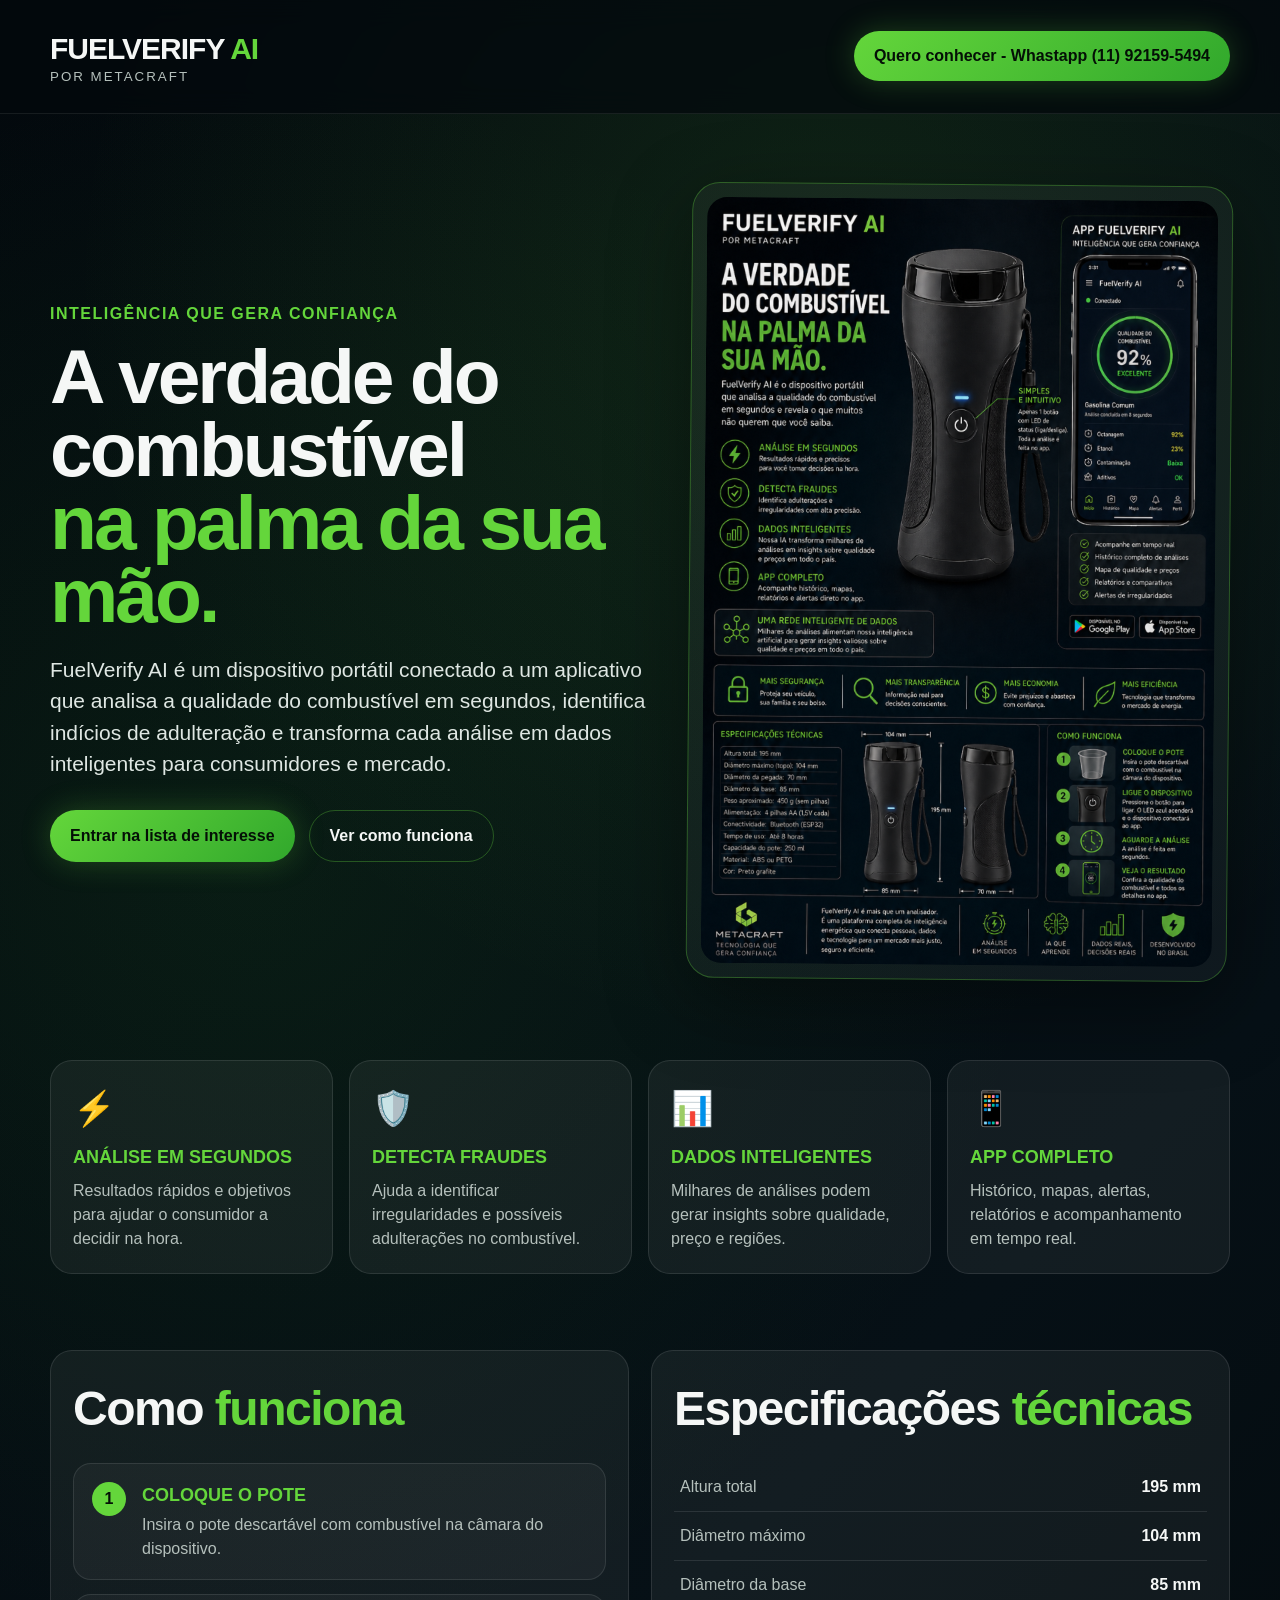
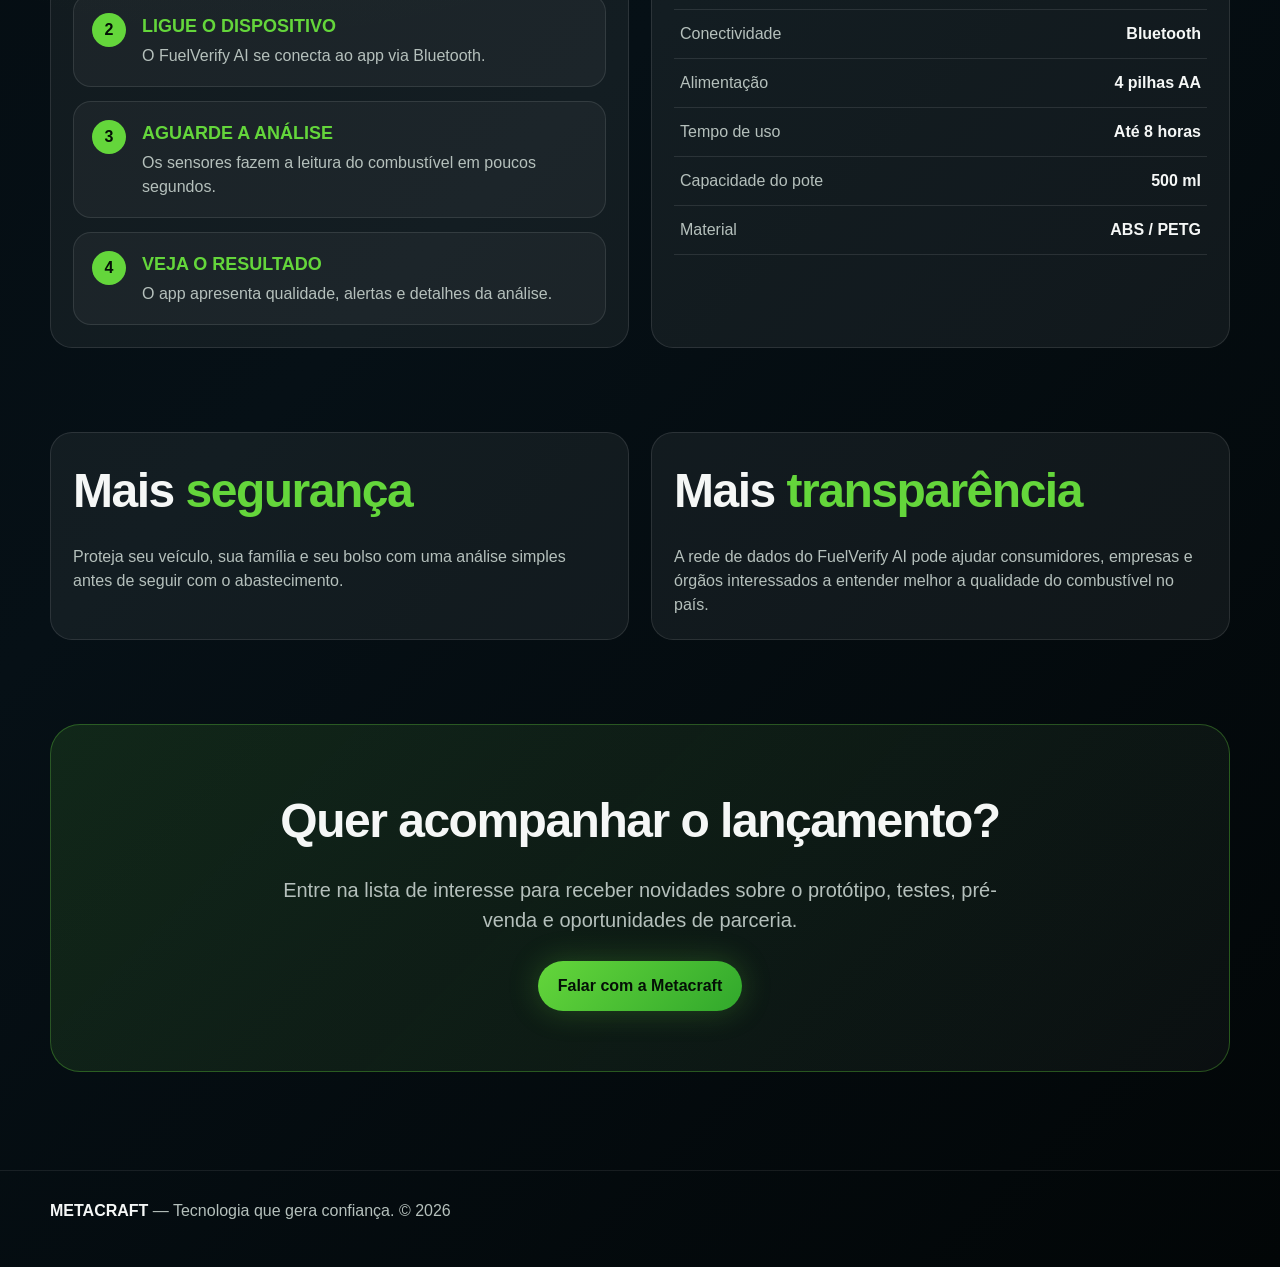
==== fuelverify/index.html @ 097d15ac "add whatsapp" ====
<!DOCTYPE html>
<html lang="pt-BR">
<head>
  <meta charset="UTF-8" />
  <meta name="viewport" content="width=device-width, initial-scale=1.0" />
  <title>FuelVerify AI | IA que revela a qualidade do combustível na hora!!!</title>
  <meta name="description" content="FuelVerify AI é um dispositivo portátil conectado ao app que analisa a qualidade do combustível em segundos e gera dados inteligentes para consumidores e mercado." />
  <style>
    :root {
      --bg: #061016;
      --bg2: #0b1820;
      --green: #64d63b;
      --green2: #31a82c;
      --text: #f5f7f6;
      --muted: #b5c0bc;
      --card: rgba(255,255,255,.055);
      --border: rgba(100,214,59,.32);
    }

    * { box-sizing: border-box; }
    body {
      margin: 0;
      font-family: Arial, Helvetica, sans-serif;
      color: var(--text);
      background:
        radial-gradient(circle at 65% 10%, rgba(100,214,59,.12), transparent 28%),
        radial-gradient(circle at 20% 30%, rgba(51,168,44,.10), transparent 35%),
        linear-gradient(135deg, #03090d, var(--bg) 55%, #020607);
      line-height: 1.5;
    }

    a { color: inherit; text-decoration: none; }
    .container { width: min(1180px, calc(100% - 36px)); margin: 0 auto; }

    header {
      padding: 26px 0;
      border-bottom: 1px solid rgba(255,255,255,.08);
      position: sticky;
      top: 0;
      backdrop-filter: blur(14px);
      background: rgba(3,9,13,.72);
      z-index: 5;
    }

    .nav { display: flex; justify-content: space-between; align-items: center; gap: 16px; }
    .logo { font-size: 30px; font-weight: 900; letter-spacing: -1px; }
    .logo span { color: var(--green); }
    .nav small { color: var(--muted); display:block; margin-top:-4px; letter-spacing:2px; }
    .btn {
      display: inline-flex; align-items:center; justify-content:center;
      padding: 13px 20px; border-radius: 999px;
      background: linear-gradient(135deg, var(--green), var(--green2));
      color: #041006; font-weight: 800;
      box-shadow: 0 0 30px rgba(100,214,59,.25);
      border: 0;
    }

    .hero { padding: 70px 0 46px; }
    .hero-grid { display:grid; grid-template-columns: 1.05fr .95fr; gap: 42px; align-items:center; }
    .badge { color: var(--green); font-weight: 800; text-transform: uppercase; letter-spacing: 1.5px; }
    h1 { font-size: clamp(42px, 6vw, 78px); line-height: .95; margin: 14px 0 22px; letter-spacing:-3px; }
    h1 span { color: var(--green); display:block; }
    .lead { font-size: 21px; color: #dfe7e3; max-width: 620px; }
    .hero-actions { display:flex; gap:14px; flex-wrap:wrap; margin-top:30px; }
    .btn-secondary { background: transparent; color: var(--text); border: 1px solid var(--border); box-shadow:none; }

    .folder-card {
      border: 1px solid var(--border);
      border-radius: 28px;
      background: rgba(255,255,255,.04);
      padding: 14px;
      box-shadow: 0 24px 80px rgba(0,0,0,.42);
      transform: rotate(.5deg);
    }
    .folder-card img { width:100%; display:block; border-radius: 20px; }

    .features { display:grid; grid-template-columns: repeat(4, 1fr); gap: 16px; padding: 34px 0; }
    .card {
      background: var(--card);
      border: 1px solid rgba(255,255,255,.1);
      border-radius: 22px;
      padding: 22px;
      min-height: 156px;
    }
    .icon { font-size: 34px; color: var(--green); margin-bottom: 10px; }
    .card h3 { margin: 0 0 8px; color: var(--green); font-size: 18px; text-transform: uppercase; }
    .card p { margin: 0; color: var(--muted); }

    section { padding: 42px 0; }
    .section-title { font-size: clamp(30px, 4vw, 48px); margin: 0 0 18px; letter-spacing:-1.5px; }
    .section-title span { color: var(--green); }
    .two-col { display:grid; grid-template-columns: 1fr 1fr; gap: 22px; align-items:stretch; }
    .list { display:grid; gap: 14px; }
    .step { display:flex; gap: 16px; align-items:flex-start; padding: 18px; border: 1px solid rgba(255,255,255,.1); border-radius: 18px; background: rgba(255,255,255,.04); }
    .num { width: 34px; height: 34px; border-radius:50%; background: var(--green); color:#041006; display:flex; align-items:center; justify-content:center; font-weight:900; flex:0 0 34px; }
    .step h3 { margin:0 0 4px; color:var(--green); }
    .step p { margin:0; color:var(--muted); }

    .specs table { width:100%; border-collapse:collapse; color:var(--muted); }
    .specs td { padding: 12px 6px; border-bottom: 1px solid rgba(255,255,255,.1); }
    .specs td:last-child { color:var(--text); text-align:right; font-weight:700; }

    .cta {
      text-align:center;
      padding: 60px 24px;
      border: 1px solid var(--border);
      border-radius: 30px;
      background: linear-gradient(135deg, rgba(100,214,59,.12), rgba(255,255,255,.035));
      margin-bottom: 56px;
    }
    .cta p { color:var(--muted); font-size:20px; max-width:760px; margin: 0 auto 26px; }

    footer { padding: 28px 0 44px; color: var(--muted); border-top:1px solid rgba(255,255,255,.08); }
    footer strong { color:var(--text); }

    @media (max-width: 900px) {
      .hero-grid, .two-col { grid-template-columns: 1fr; }
      .features { grid-template-columns: repeat(2, 1fr); }
      .folder-card { transform:none; }
    }
    @media (max-width: 560px) {
      .features { grid-template-columns: 1fr; }
      .nav { align-items:flex-start; }
      .nav .btn { display:none; }
      h1 { letter-spacing:-2px; }
    }
  </style>
</head>
<body>
  <header>
    <div class="container nav">
      <div>
        <div class="logo">FUELVERIFY <span>AI</span></div>
        <small>POR METACRAFT</small>
      </div>
      <a class="btn" href="#contato">Quero conhecer - Whastapp (11) 92159-5494 </a>
    </div>
  </header>

  <main>
    <section class="hero">
      <div class="container hero-grid">
        <div>
          <div class="badge">Inteligência que gera confiança</div>
          <h1>A verdade do combustível <span>na palma da sua mão.</span></h1>
          <p class="lead">FuelVerify AI é um dispositivo portátil conectado a um aplicativo que analisa a qualidade do combustível em segundos, identifica indícios de adulteração e transforma cada análise em dados inteligentes para consumidores e mercado.</p>
          <div class="hero-actions">
            <a class="btn" href="#contato">Entrar na lista de interesse</a>
            <a class="btn btn-secondary" href="#como-funciona">Ver como funciona</a>
          </div>
        </div>
        <div class="folder-card">
          <img src="assets/folder-fuelverify.png" alt="Folder promocional FuelVerify AI com dispositivo, app e especificações técnicas" />
        </div>
      </div>
    </section>

    <section class="container features" aria-label="Benefícios principais">
      <article class="card"><div class="icon">⚡</div><h3>Análise em segundos</h3><p>Resultados rápidos e objetivos para ajudar o consumidor a decidir na hora.</p></article>
      <article class="card"><div class="icon">🛡️</div><h3>Detecta fraudes</h3><p>Ajuda a identificar irregularidades e possíveis adulterações no combustível.</p></article>
      <article class="card"><div class="icon">📊</div><h3>Dados inteligentes</h3><p>Milhares de análises podem gerar insights sobre qualidade, preço e regiões.</p></article>
      <article class="card"><div class="icon">📱</div><h3>App completo</h3><p>Histórico, mapas, alertas, relatórios e acompanhamento em tempo real.</p></article>
    </section>

    <section id="como-funciona">
      <div class="container two-col">
        <div class="card">
          <h2 class="section-title">Como <span>funciona</span></h2>
          <div class="list">
            <div class="step"><div class="num">1</div><div><h3>Coloque o pote</h3><p>Insira o pote descartável com combustível na câmara do dispositivo.</p></div></div>
            <div class="step"><div class="num">2</div><div><h3>Ligue o dispositivo</h3><p>O FuelVerify AI se conecta ao app via Bluetooth.</p></div></div>
            <div class="step"><div class="num">3</div><div><h3>Aguarde a análise</h3><p>Os sensores fazem a leitura do combustível em poucos segundos.</p></div></div>
            <div class="step"><div class="num">4</div><div><h3>Veja o resultado</h3><p>O app apresenta qualidade, alertas e detalhes da análise.</p></div></div>
          </div>
        </div>

        <div class="card specs">
          <h2 class="section-title">Especificações <span>técnicas</span></h2>
          <table>
            <tr><td>Altura total</td><td>195 mm</td></tr>
            <tr><td>Diâmetro máximo</td><td>104 mm</td></tr>
            <tr><td>Diâmetro da base</td><td>85 mm</td></tr>
            <tr><td>Conectividade</td><td>Bluetooth</td></tr>
            <tr><td>Alimentação</td><td>4 pilhas AA</td></tr>
            <tr><td>Tempo de uso</td><td>Até 8 horas</td></tr>
            <tr><td>Capacidade do pote</td><td>500 ml</td></tr>
            <tr><td>Material</td><td>ABS / PETG</td></tr>
          </table>
        </div>
      </div>
    </section>

    <section>
      <div class="container two-col">
        <div class="card"><h2 class="section-title">Mais <span>segurança</span></h2><p>Proteja seu veículo, sua família e seu bolso com uma análise simples antes de seguir com o abastecimento.</p></div>
        <div class="card"><h2 class="section-title">Mais <span>transparência</span></h2><p>A rede de dados do FuelVerify AI pode ajudar consumidores, empresas e órgãos interessados a entender melhor a qualidade do combustível no país.</p></div>
      </div>
    </section>

    <section id="contato" class="container">
      <div class="cta">
        <h2 class="section-title">Quer acompanhar o lançamento?</h2>
        <p>Entre na lista de interesse para receber novidades sobre o protótipo, testes, pré-venda e oportunidades de parceria.</p>
        <a class="btn" href="mailto:contato@metacraftbr.com?subject=Interesse%20no%20FuelVerify%20AI">Falar com a Metacraft</a>
      </div>
    </section>
  </main>

  <footer>
    <div class="container">
      <strong>METACRAFT</strong> — Tecnologia que gera confiança. © 2026
    </div>
  </footer>
</body>
</html>
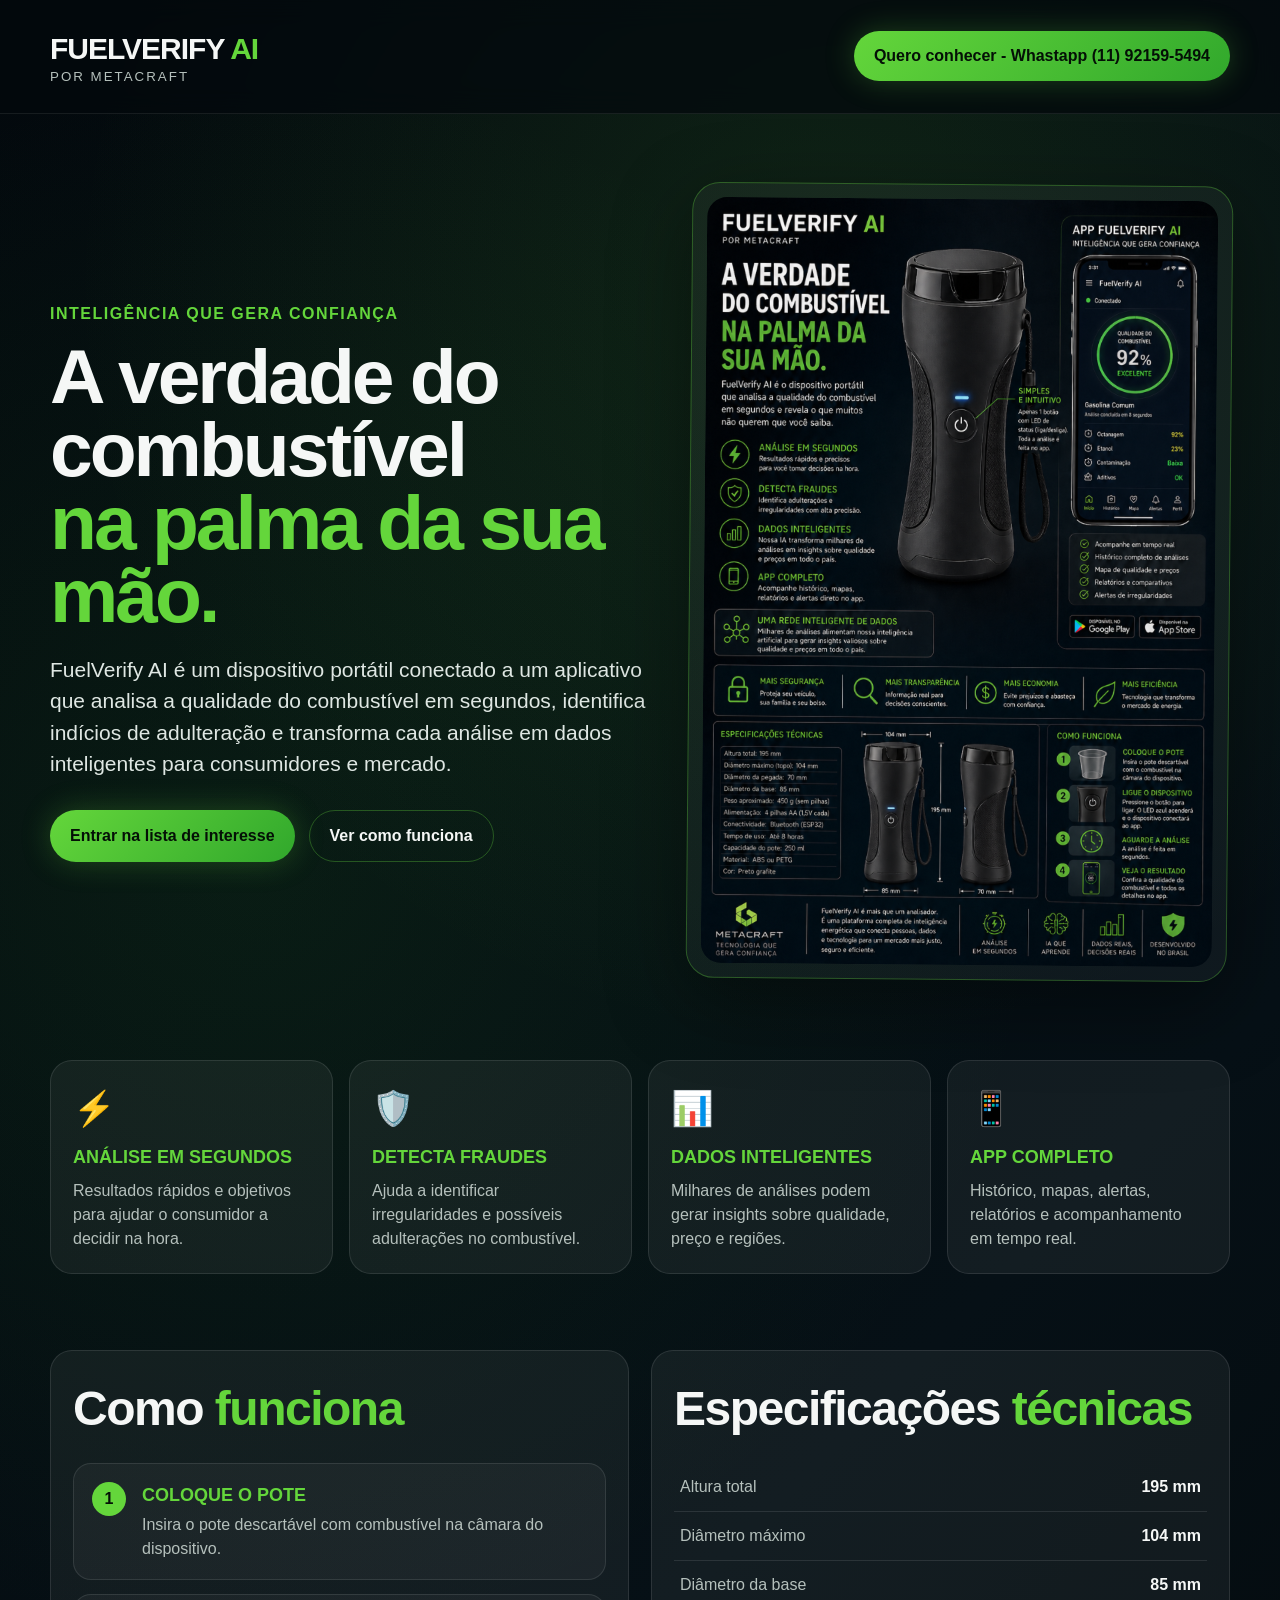
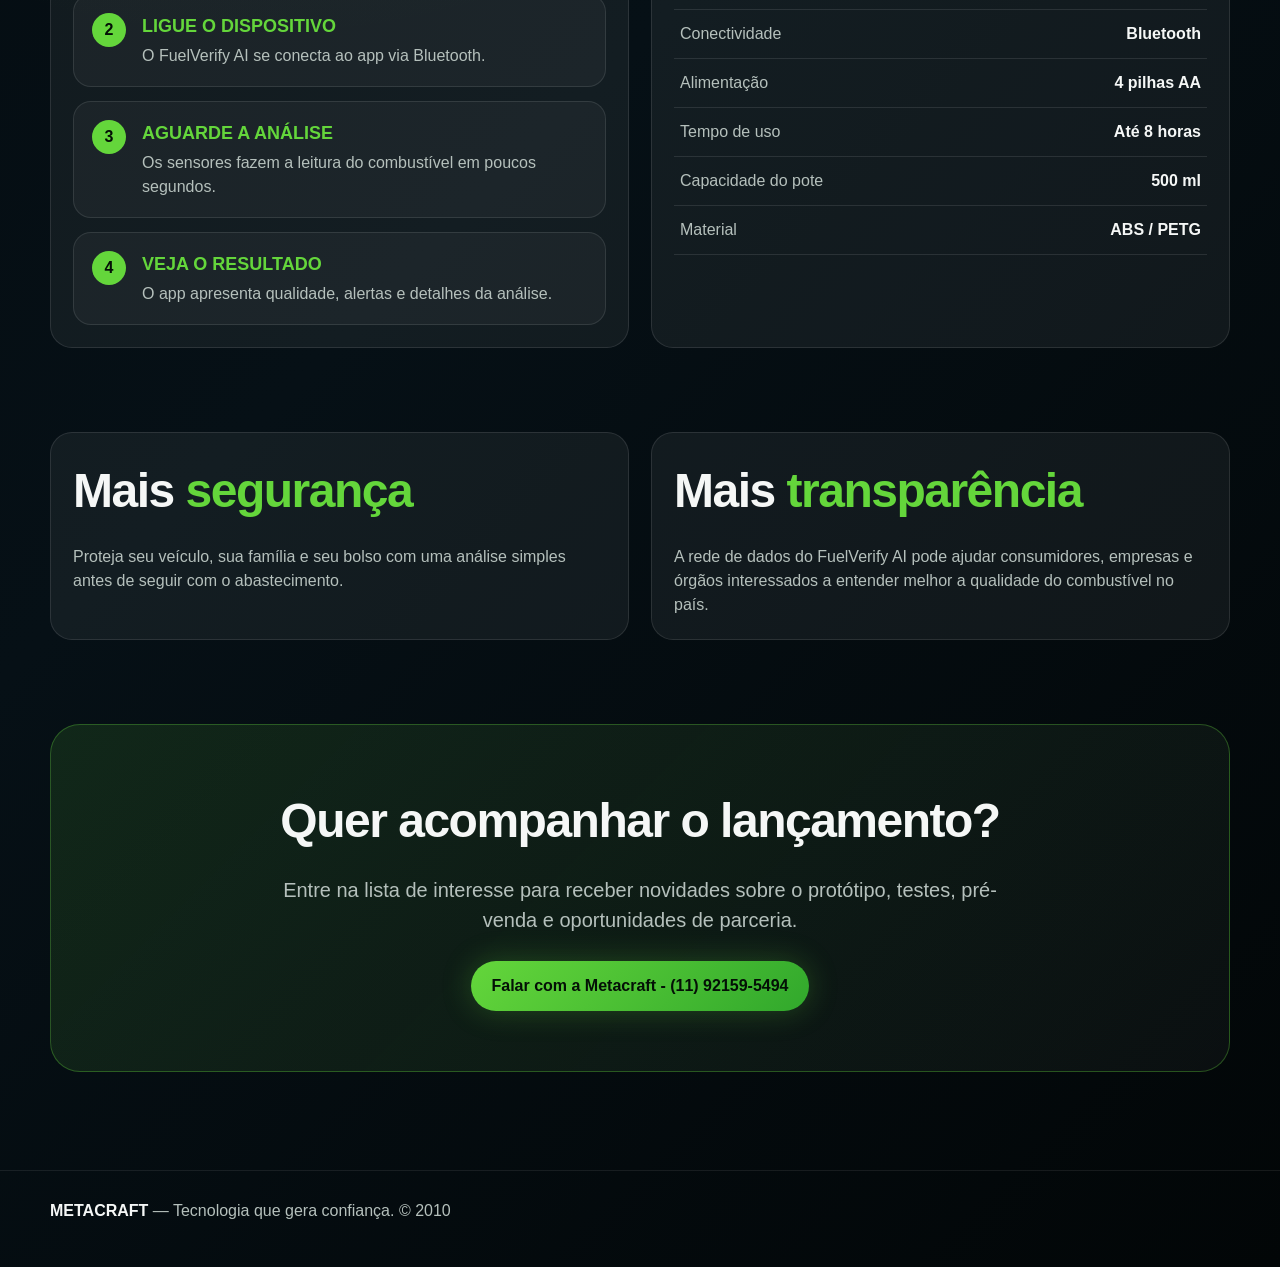
==== commit 41771fd4: "add whatsapp" ====
--- a/fuelverify/index.html
+++ b/fuelverify/index.html
@@ -201,14 +201,14 @@
       <div class="cta">
         <h2 class="section-title">Quer acompanhar o lançamento?</h2>
         <p>Entre na lista de interesse para receber novidades sobre o protótipo, testes, pré-venda e oportunidades de parceria.</p>
-        <a class="btn" href="mailto:contato@metacraftbr.com?subject=Interesse%20no%20FuelVerify%20AI">Falar com a Metacraft</a>
+        <a class="btn" href="mailto:contato@metacraftbr.com?subject=Interesse%20no%20FuelVerify%20AI">Falar com a Metacraft - (11) 92159-5494</a>
       </div>
     </section>
   </main>
 
   <footer>
     <div class="container">
-      <strong>METACRAFT</strong> — Tecnologia que gera confiança. © 2026
+      <strong>METACRAFT</strong> — Tecnologia que gera confiança. © 2010
     </div>
   </footer>
 </body>
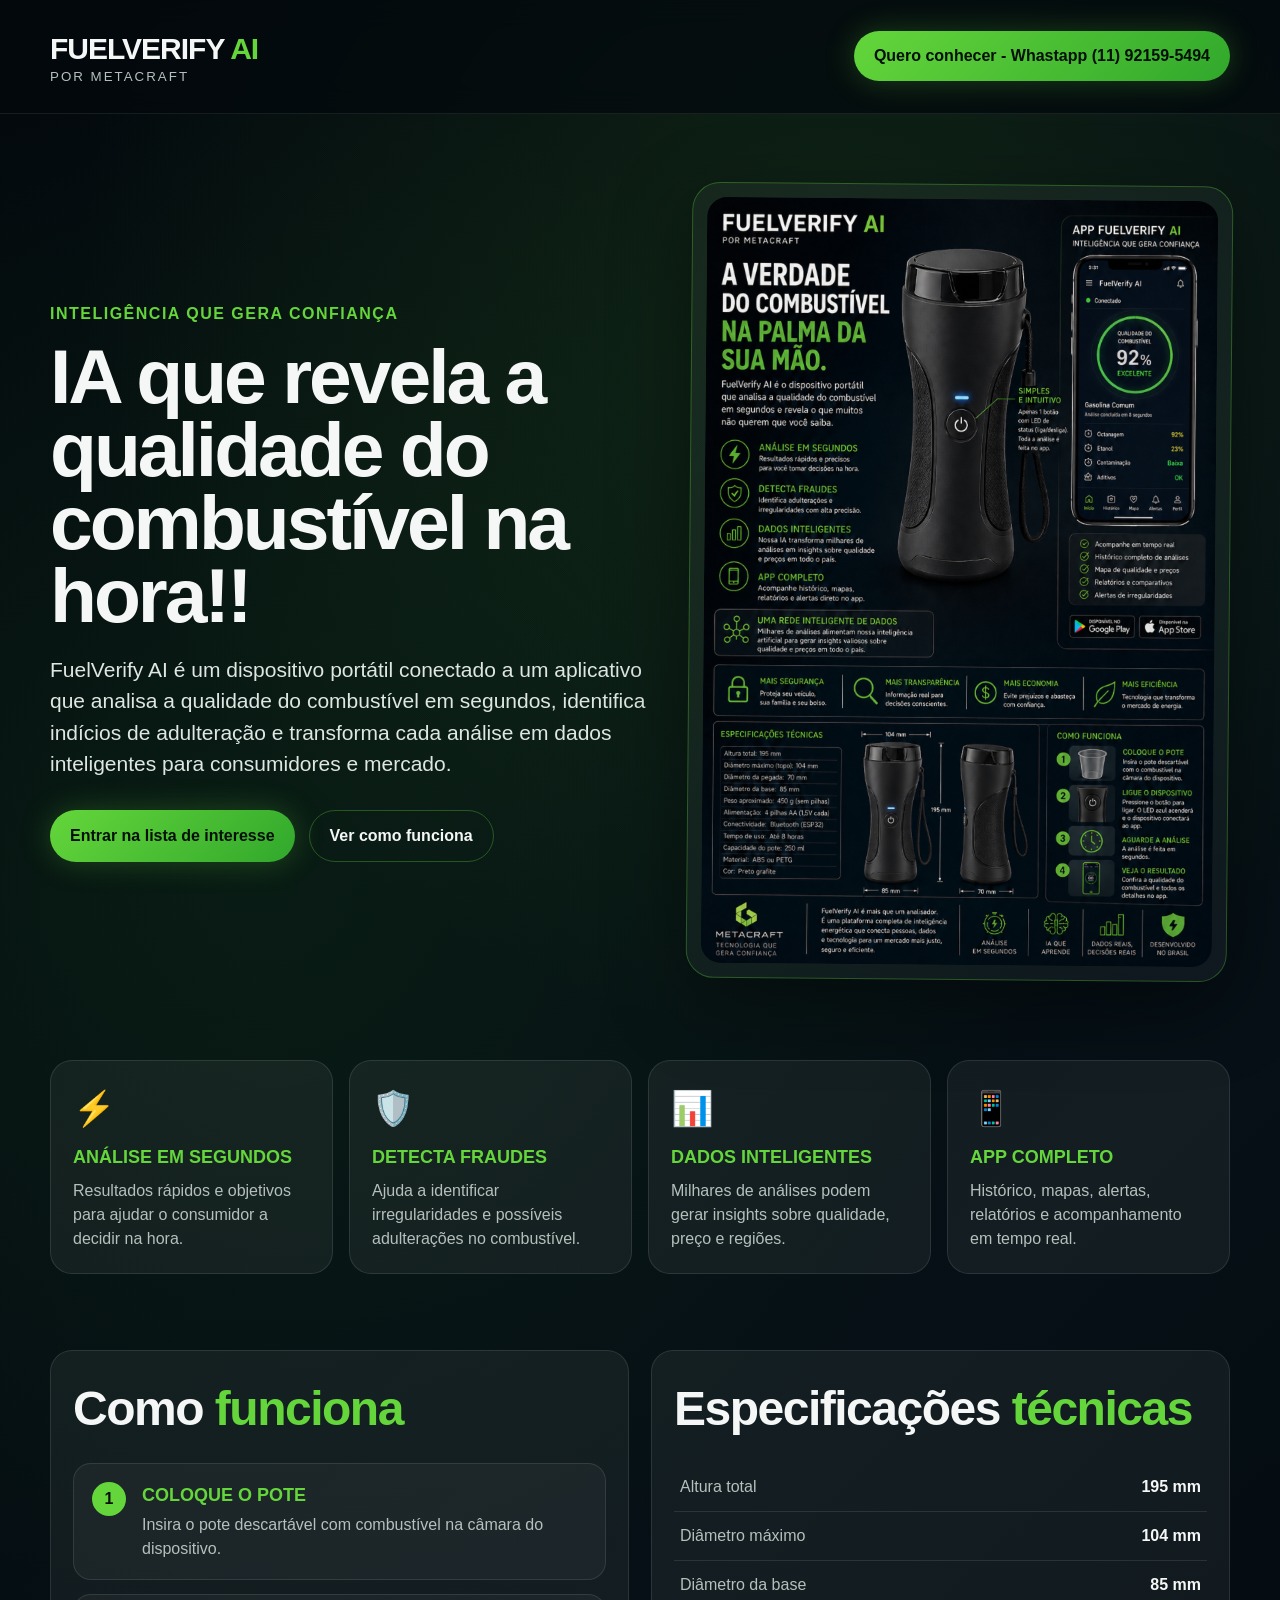
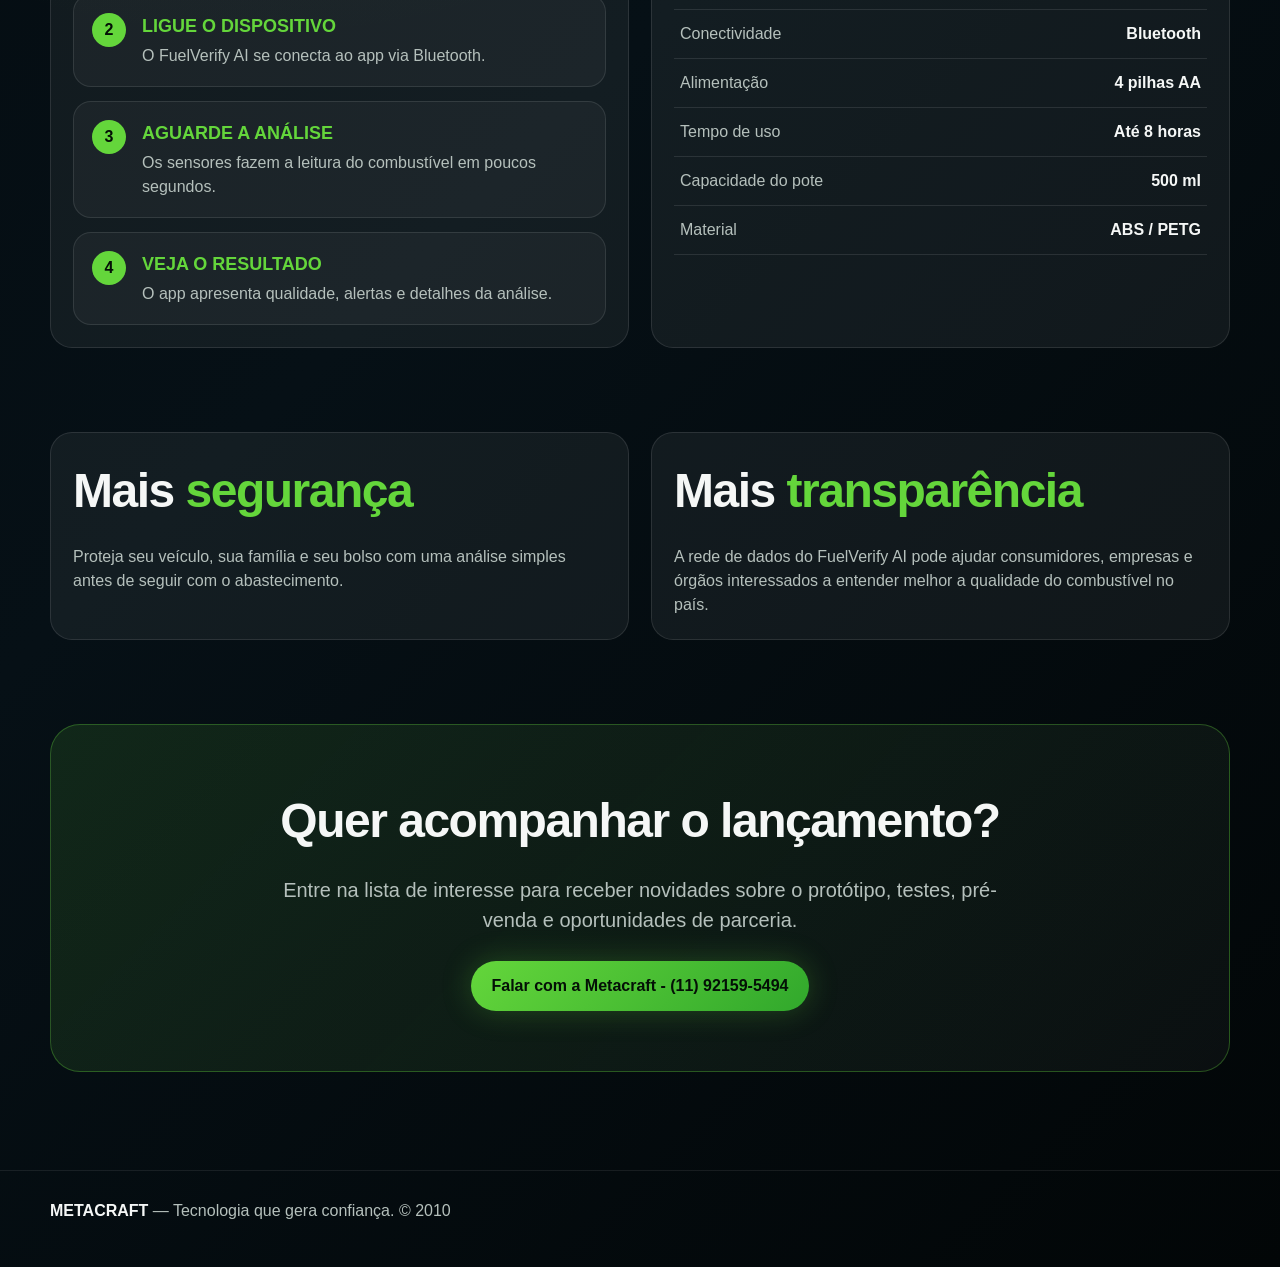
==== commit 793beee4: "ia" ====
--- a/fuelverify/index.html
+++ b/fuelverify/index.html
@@ -3,7 +3,7 @@
 <head>
   <meta charset="UTF-8" />
   <meta name="viewport" content="width=device-width, initial-scale=1.0" />
-  <title>FuelVerify AI | IA que revela a qualidade do combustível na hora!!!</title>
+  <title>FuelVerify AI | IA que revela a qualidade do combustível na hora!!</title>
   <meta name="description" content="FuelVerify AI é um dispositivo portátil conectado ao app que analisa a qualidade do combustível em segundos e gera dados inteligentes para consumidores e mercado." />
   <style>
     :root {
@@ -142,7 +142,7 @@
       <div class="container hero-grid">
         <div>
           <div class="badge">Inteligência que gera confiança</div>
-          <h1>A verdade do combustível <span>na palma da sua mão.</span></h1>
+          <h1>IA que revela a qualidade do  <span> </span>combustível na hora!!</span></h1>
           <p class="lead">FuelVerify AI é um dispositivo portátil conectado a um aplicativo que analisa a qualidade do combustível em segundos, identifica indícios de adulteração e transforma cada análise em dados inteligentes para consumidores e mercado.</p>
           <div class="hero-actions">
             <a class="btn" href="#contato">Entrar na lista de interesse</a>
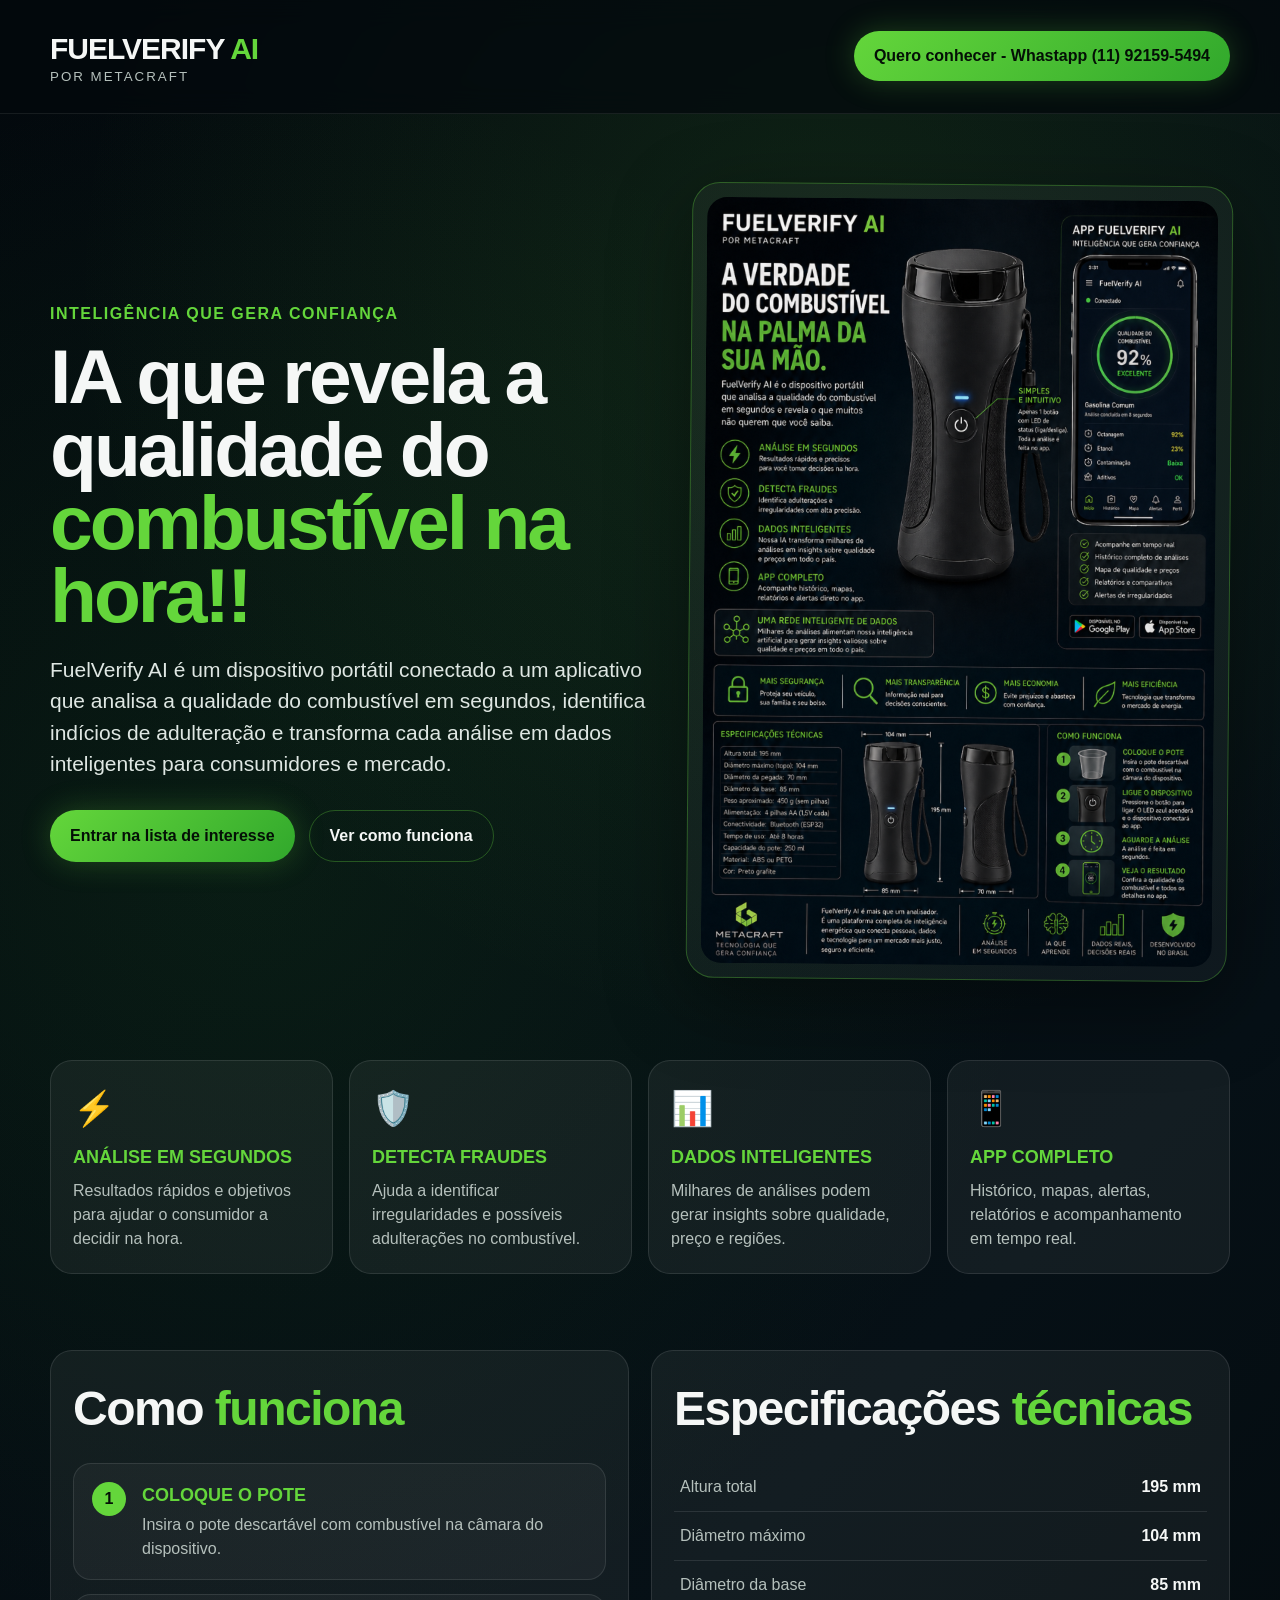
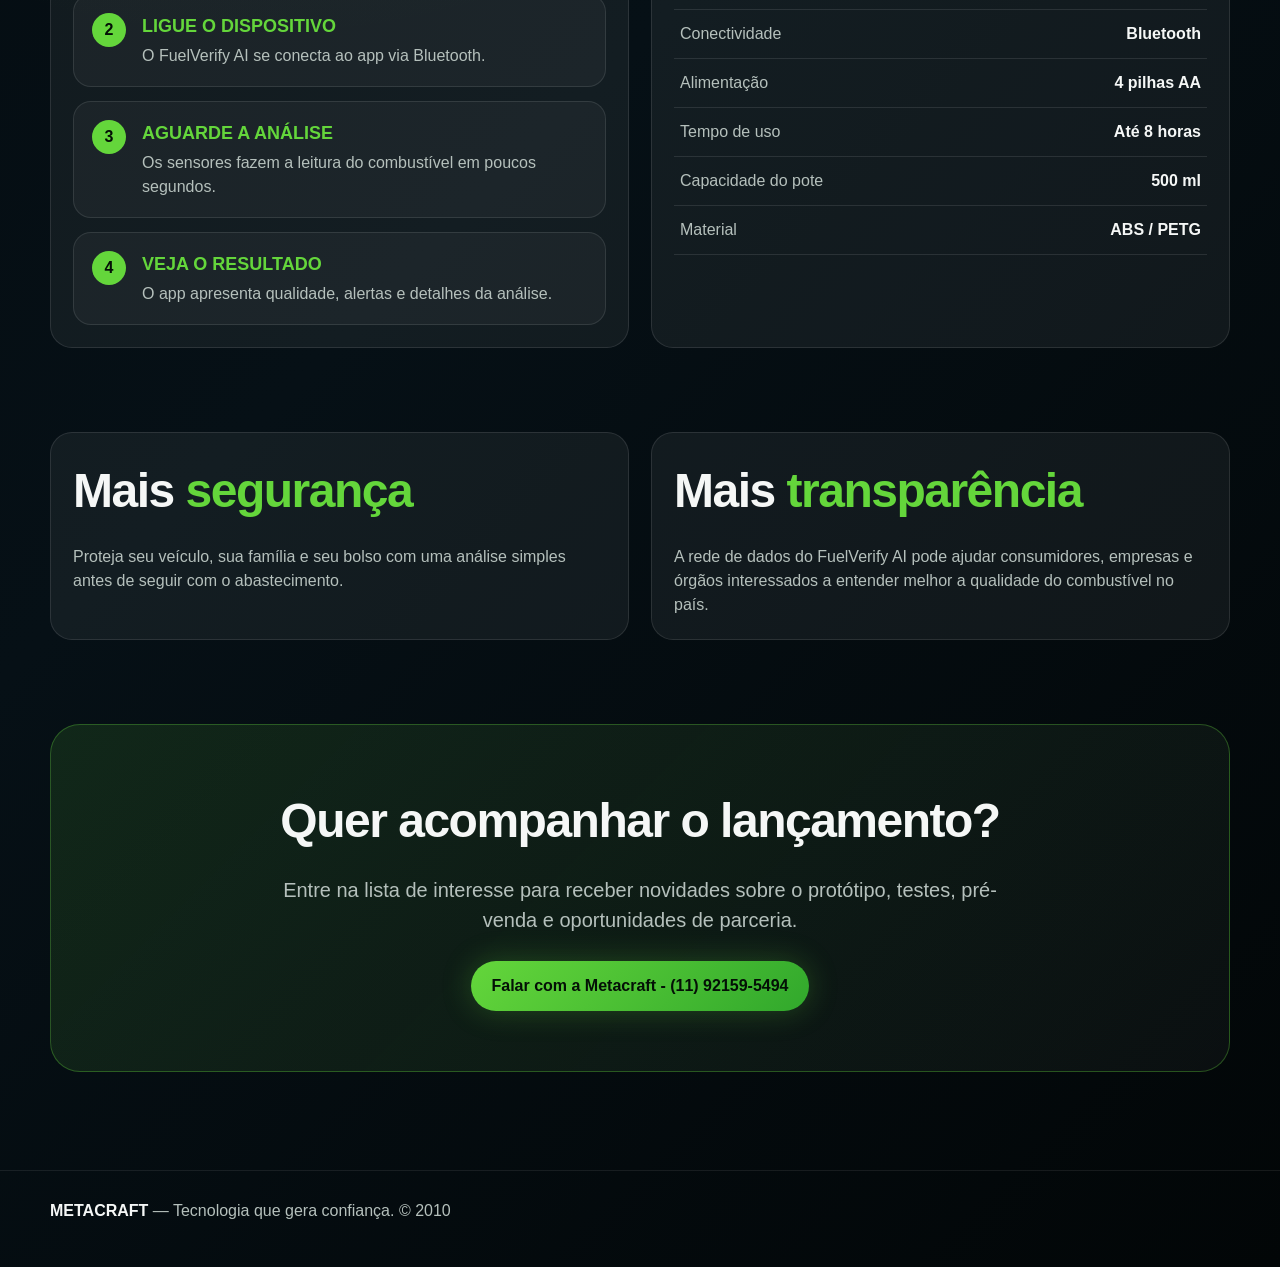
==== commit 4043554a: "ia" ====
--- a/fuelverify/index.html
+++ b/fuelverify/index.html
@@ -142,7 +142,7 @@
       <div class="container hero-grid">
         <div>
           <div class="badge">Inteligência que gera confiança</div>
-          <h1>IA que revela a qualidade do  <span> </span>combustível na hora!!</span></h1>
+          <h1>IA que revela a qualidade do  <span> combustível na hora!!</span></h1>
           <p class="lead">FuelVerify AI é um dispositivo portátil conectado a um aplicativo que analisa a qualidade do combustível em segundos, identifica indícios de adulteração e transforma cada análise em dados inteligentes para consumidores e mercado.</p>
           <div class="hero-actions">
             <a class="btn" href="#contato">Entrar na lista de interesse</a>
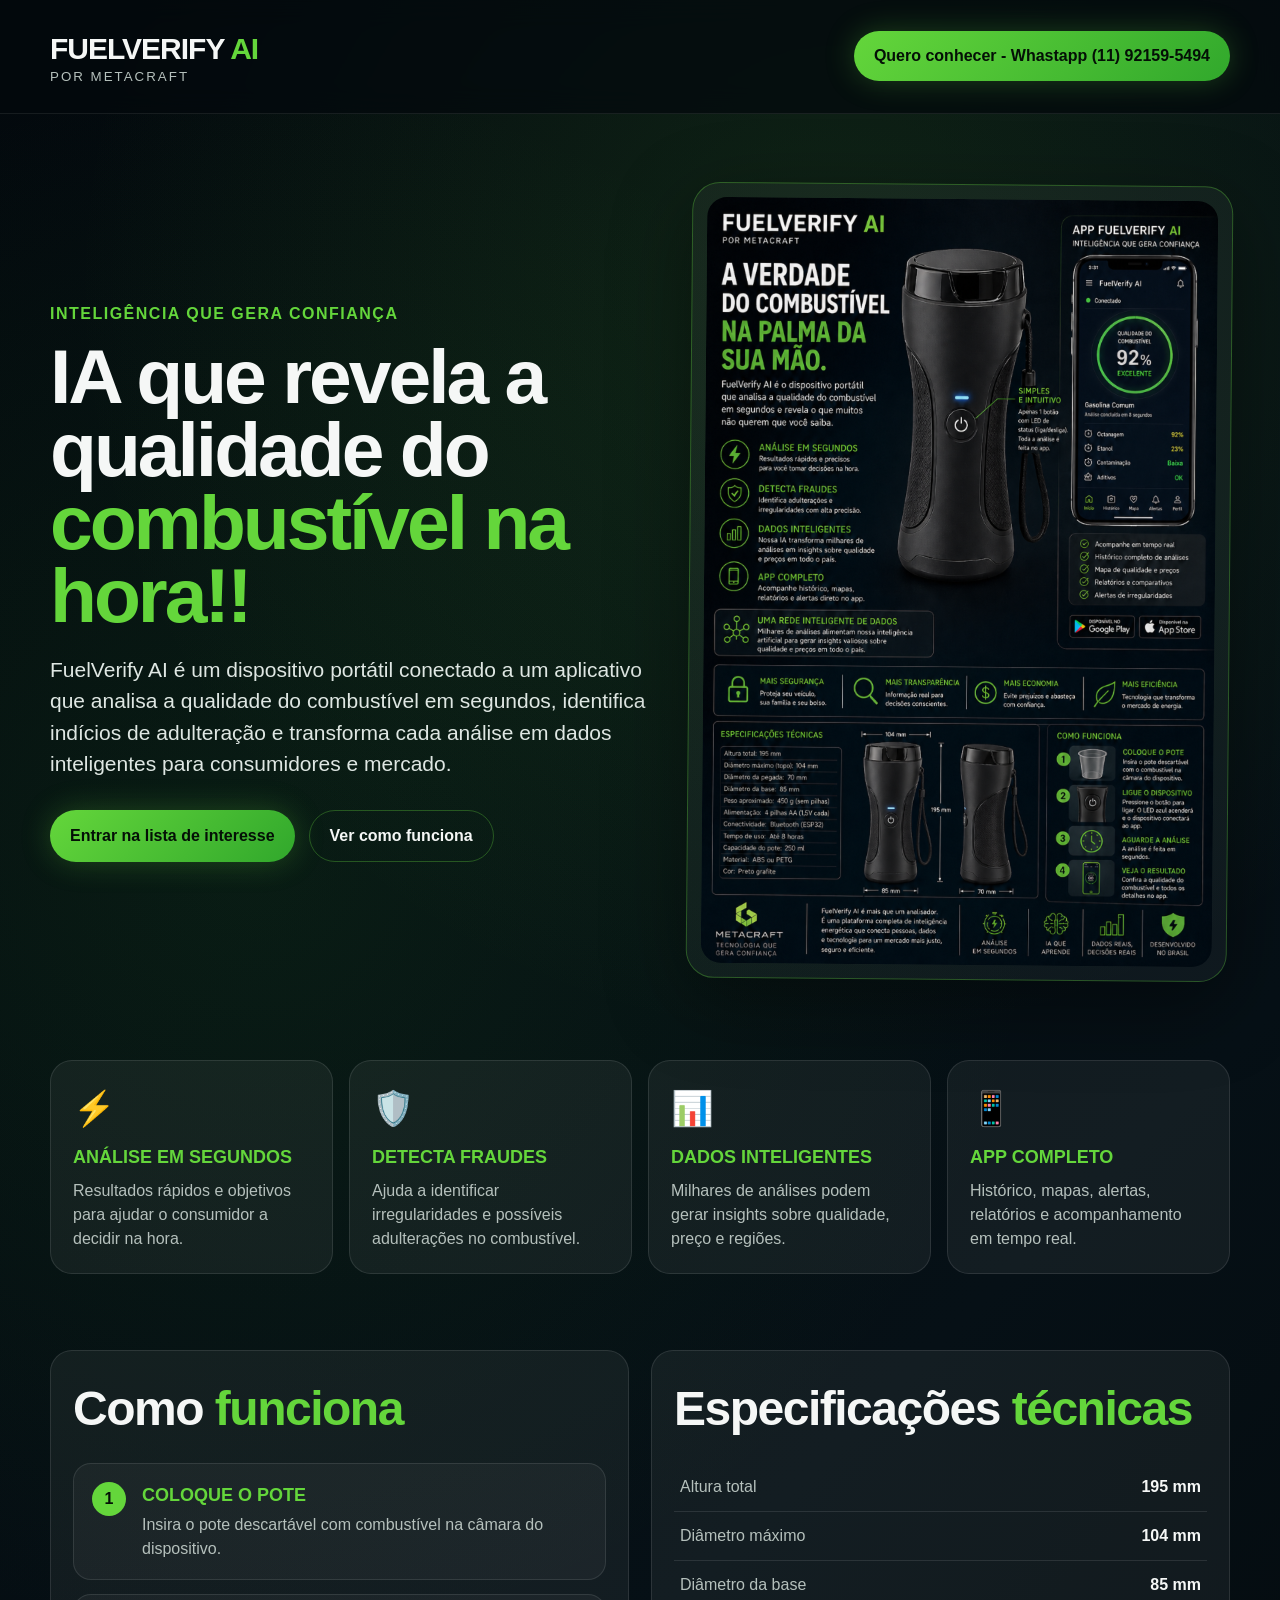
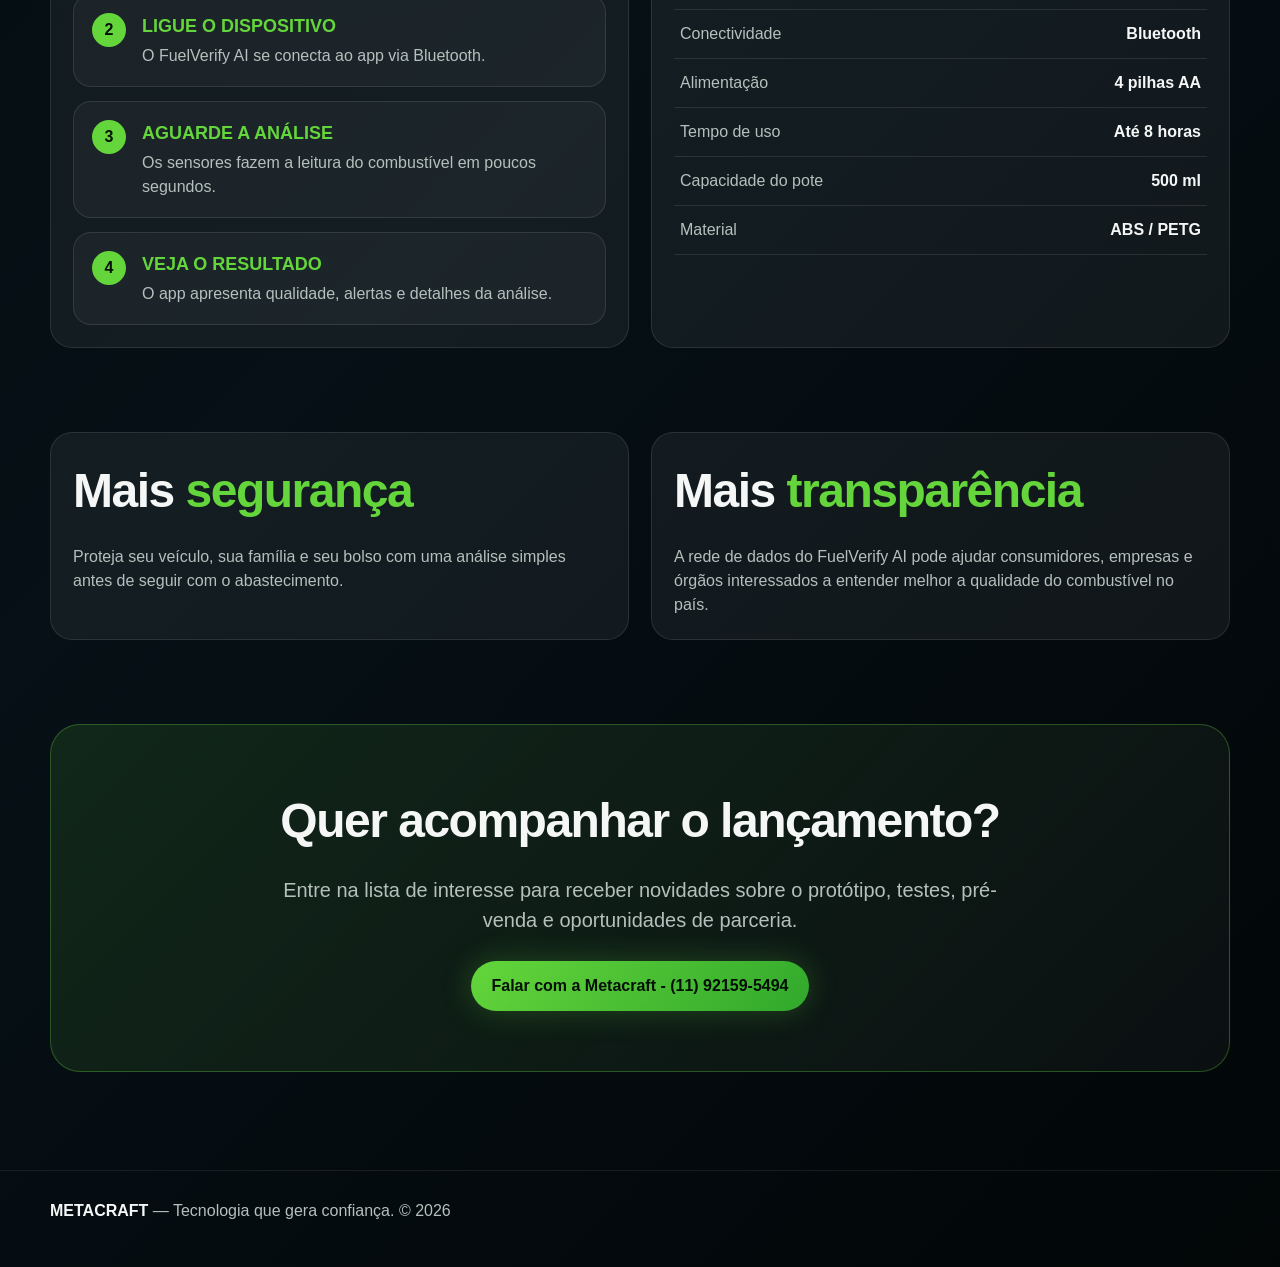
==== commit ce172867: "2026" ====
--- a/fuelverify/index.html
+++ b/fuelverify/index.html
@@ -208,7 +208,7 @@
 
   <footer>
     <div class="container">
-      <strong>METACRAFT</strong> — Tecnologia que gera confiança. © 2010
+      <strong>METACRAFT</strong> — Tecnologia que gera confiança. © 2026
     </div>
   </footer>
 </body>
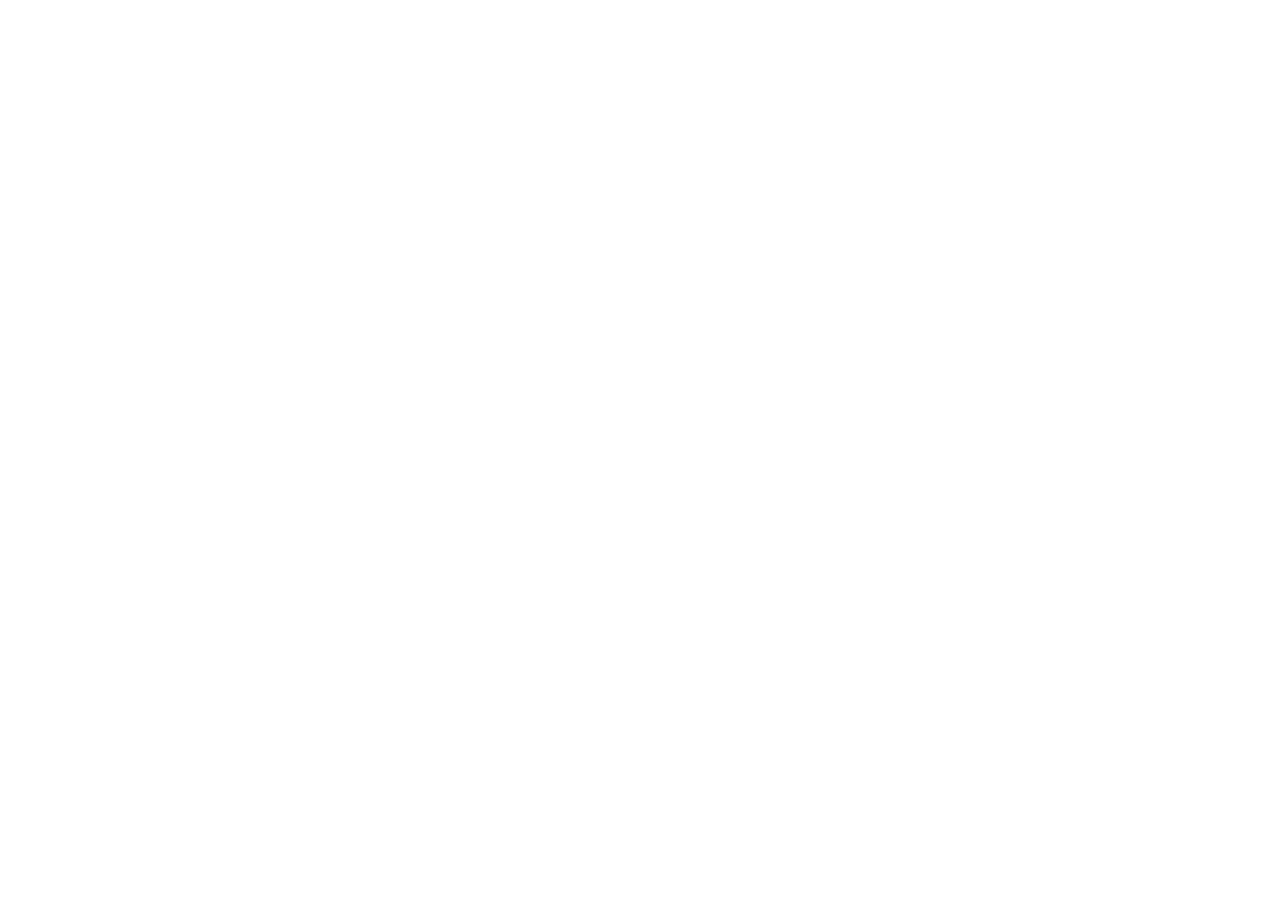
==== commit 9f3a3e06: "Update index.html to redirect to FuelVerify website Removed existing content and added a redirect to" ====
--- a/fuelverify/index.html
+++ b/fuelverify/index.html
@@ -1,215 +1,15 @@
 <!DOCTYPE html>
 <html lang="pt-BR">
 <head>
-  <meta charset="UTF-8" />
-  <meta name="viewport" content="width=device-width, initial-scale=1.0" />
-  <title>FuelVerify AI | IA que revela a qualidade do combustível na hora!!</title>
-  <meta name="description" content="FuelVerify AI é um dispositivo portátil conectado ao app que analisa a qualidade do combustível em segundos e gera dados inteligentes para consumidores e mercado." />
-  <style>
-    :root {
-      --bg: #061016;
-      --bg2: #0b1820;
-      --green: #64d63b;
-      --green2: #31a82c;
-      --text: #f5f7f6;
-      --muted: #b5c0bc;
-      --card: rgba(255,255,255,.055);
-      --border: rgba(100,214,59,.32);
-    }
-
-    * { box-sizing: border-box; }
-    body {
-      margin: 0;
-      font-family: Arial, Helvetica, sans-serif;
-      color: var(--text);
-      background:
-        radial-gradient(circle at 65% 10%, rgba(100,214,59,.12), transparent 28%),
-        radial-gradient(circle at 20% 30%, rgba(51,168,44,.10), transparent 35%),
-        linear-gradient(135deg, #03090d, var(--bg) 55%, #020607);
-      line-height: 1.5;
-    }
-
-    a { color: inherit; text-decoration: none; }
-    .container { width: min(1180px, calc(100% - 36px)); margin: 0 auto; }
-
-    header {
-      padding: 26px 0;
-      border-bottom: 1px solid rgba(255,255,255,.08);
-      position: sticky;
-      top: 0;
-      backdrop-filter: blur(14px);
-      background: rgba(3,9,13,.72);
-      z-index: 5;
-    }
-
-    .nav { display: flex; justify-content: space-between; align-items: center; gap: 16px; }
-    .logo { font-size: 30px; font-weight: 900; letter-spacing: -1px; }
-    .logo span { color: var(--green); }
-    .nav small { color: var(--muted); display:block; margin-top:-4px; letter-spacing:2px; }
-    .btn {
-      display: inline-flex; align-items:center; justify-content:center;
-      padding: 13px 20px; border-radius: 999px;
-      background: linear-gradient(135deg, var(--green), var(--green2));
-      color: #041006; font-weight: 800;
-      box-shadow: 0 0 30px rgba(100,214,59,.25);
-      border: 0;
-    }
-
-    .hero { padding: 70px 0 46px; }
-    .hero-grid { display:grid; grid-template-columns: 1.05fr .95fr; gap: 42px; align-items:center; }
-    .badge { color: var(--green); font-weight: 800; text-transform: uppercase; letter-spacing: 1.5px; }
-    h1 { font-size: clamp(42px, 6vw, 78px); line-height: .95; margin: 14px 0 22px; letter-spacing:-3px; }
-    h1 span { color: var(--green); display:block; }
-    .lead { font-size: 21px; color: #dfe7e3; max-width: 620px; }
-    .hero-actions { display:flex; gap:14px; flex-wrap:wrap; margin-top:30px; }
-    .btn-secondary { background: transparent; color: var(--text); border: 1px solid var(--border); box-shadow:none; }
-
-    .folder-card {
-      border: 1px solid var(--border);
-      border-radius: 28px;
-      background: rgba(255,255,255,.04);
-      padding: 14px;
-      box-shadow: 0 24px 80px rgba(0,0,0,.42);
-      transform: rotate(.5deg);
-    }
-    .folder-card img { width:100%; display:block; border-radius: 20px; }
-
-    .features { display:grid; grid-template-columns: repeat(4, 1fr); gap: 16px; padding: 34px 0; }
-    .card {
-      background: var(--card);
-      border: 1px solid rgba(255,255,255,.1);
-      border-radius: 22px;
-      padding: 22px;
-      min-height: 156px;
-    }
-    .icon { font-size: 34px; color: var(--green); margin-bottom: 10px; }
-    .card h3 { margin: 0 0 8px; color: var(--green); font-size: 18px; text-transform: uppercase; }
-    .card p { margin: 0; color: var(--muted); }
-
-    section { padding: 42px 0; }
-    .section-title { font-size: clamp(30px, 4vw, 48px); margin: 0 0 18px; letter-spacing:-1.5px; }
-    .section-title span { color: var(--green); }
-    .two-col { display:grid; grid-template-columns: 1fr 1fr; gap: 22px; align-items:stretch; }
-    .list { display:grid; gap: 14px; }
-    .step { display:flex; gap: 16px; align-items:flex-start; padding: 18px; border: 1px solid rgba(255,255,255,.1); border-radius: 18px; background: rgba(255,255,255,.04); }
-    .num { width: 34px; height: 34px; border-radius:50%; background: var(--green); color:#041006; display:flex; align-items:center; justify-content:center; font-weight:900; flex:0 0 34px; }
-    .step h3 { margin:0 0 4px; color:var(--green); }
-    .step p { margin:0; color:var(--muted); }
-
-    .specs table { width:100%; border-collapse:collapse; color:var(--muted); }
-    .specs td { padding: 12px 6px; border-bottom: 1px solid rgba(255,255,255,.1); }
-    .specs td:last-child { color:var(--text); text-align:right; font-weight:700; }
-
-    .cta {
-      text-align:center;
-      padding: 60px 24px;
-      border: 1px solid var(--border);
-      border-radius: 30px;
-      background: linear-gradient(135deg, rgba(100,214,59,.12), rgba(255,255,255,.035));
-      margin-bottom: 56px;
-    }
-    .cta p { color:var(--muted); font-size:20px; max-width:760px; margin: 0 auto 26px; }
-
-    footer { padding: 28px 0 44px; color: var(--muted); border-top:1px solid rgba(255,255,255,.08); }
-    footer strong { color:var(--text); }
-
-    @media (max-width: 900px) {
-      .hero-grid, .two-col { grid-template-columns: 1fr; }
-      .features { grid-template-columns: repeat(2, 1fr); }
-      .folder-card { transform:none; }
-    }
-    @media (max-width: 560px) {
-      .features { grid-template-columns: 1fr; }
-      .nav { align-items:flex-start; }
-      .nav .btn { display:none; }
-      h1 { letter-spacing:-2px; }
-    }
-  </style>
+  <meta charset="UTF-8">
+  <meta http-equiv="refresh" content="0; url=https://www.fuelverify.com.br/">
+  <title>FuelVerify</title>
 </head>
 <body>
-  <header>
-    <div class="container nav">
-      <div>
-        <div class="logo">FUELVERIFY <span>AI</span></div>
-        <small>POR METACRAFT</small>
-      </div>
-      <a class="btn" href="#contato">Quero conhecer - Whastapp (11) 92159-5494 </a>
-    </div>
-  </header>
+  <p>Redirecionando para <a href="https://www.fuelverify.com.br/">FuelVerify</a>...</p>
 
-  <main>
-    <section class="hero">
-      <div class="container hero-grid">
-        <div>
-          <div class="badge">Inteligência que gera confiança</div>
-          <h1>IA que revela a qualidade do  <span> combustível na hora!!</span></h1>
-          <p class="lead">FuelVerify AI é um dispositivo portátil conectado a um aplicativo que analisa a qualidade do combustível em segundos, identifica indícios de adulteração e transforma cada análise em dados inteligentes para consumidores e mercado.</p>
-          <div class="hero-actions">
-            <a class="btn" href="#contato">Entrar na lista de interesse</a>
-            <a class="btn btn-secondary" href="#como-funciona">Ver como funciona</a>
-          </div>
-        </div>
-        <div class="folder-card">
-          <img src="assets/folder-fuelverify.png" alt="Folder promocional FuelVerify AI com dispositivo, app e especificações técnicas" />
-        </div>
-      </div>
-    </section>
-
-    <section class="container features" aria-label="Benefícios principais">
-      <article class="card"><div class="icon">⚡</div><h3>Análise em segundos</h3><p>Resultados rápidos e objetivos para ajudar o consumidor a decidir na hora.</p></article>
-      <article class="card"><div class="icon">🛡️</div><h3>Detecta fraudes</h3><p>Ajuda a identificar irregularidades e possíveis adulterações no combustível.</p></article>
-      <article class="card"><div class="icon">📊</div><h3>Dados inteligentes</h3><p>Milhares de análises podem gerar insights sobre qualidade, preço e regiões.</p></article>
-      <article class="card"><div class="icon">📱</div><h3>App completo</h3><p>Histórico, mapas, alertas, relatórios e acompanhamento em tempo real.</p></article>
-    </section>
-
-    <section id="como-funciona">
-      <div class="container two-col">
-        <div class="card">
-          <h2 class="section-title">Como <span>funciona</span></h2>
-          <div class="list">
-            <div class="step"><div class="num">1</div><div><h3>Coloque o pote</h3><p>Insira o pote descartável com combustível na câmara do dispositivo.</p></div></div>
-            <div class="step"><div class="num">2</div><div><h3>Ligue o dispositivo</h3><p>O FuelVerify AI se conecta ao app via Bluetooth.</p></div></div>
-            <div class="step"><div class="num">3</div><div><h3>Aguarde a análise</h3><p>Os sensores fazem a leitura do combustível em poucos segundos.</p></div></div>
-            <div class="step"><div class="num">4</div><div><h3>Veja o resultado</h3><p>O app apresenta qualidade, alertas e detalhes da análise.</p></div></div>
-          </div>
-        </div>
-
-        <div class="card specs">
-          <h2 class="section-title">Especificações <span>técnicas</span></h2>
-          <table>
-            <tr><td>Altura total</td><td>195 mm</td></tr>
-            <tr><td>Diâmetro máximo</td><td>104 mm</td></tr>
-            <tr><td>Diâmetro da base</td><td>85 mm</td></tr>
-            <tr><td>Conectividade</td><td>Bluetooth</td></tr>
-            <tr><td>Alimentação</td><td>4 pilhas AA</td></tr>
-            <tr><td>Tempo de uso</td><td>Até 8 horas</td></tr>
-            <tr><td>Capacidade do pote</td><td>500 ml</td></tr>
-            <tr><td>Material</td><td>ABS / PETG</td></tr>
-          </table>
-        </div>
-      </div>
-    </section>
-
-    <section>
-      <div class="container two-col">
-        <div class="card"><h2 class="section-title">Mais <span>segurança</span></h2><p>Proteja seu veículo, sua família e seu bolso com uma análise simples antes de seguir com o abastecimento.</p></div>
-        <div class="card"><h2 class="section-title">Mais <span>transparência</span></h2><p>A rede de dados do FuelVerify AI pode ajudar consumidores, empresas e órgãos interessados a entender melhor a qualidade do combustível no país.</p></div>
-      </div>
-    </section>
-
-    <section id="contato" class="container">
-      <div class="cta">
-        <h2 class="section-title">Quer acompanhar o lançamento?</h2>
-        <p>Entre na lista de interesse para receber novidades sobre o protótipo, testes, pré-venda e oportunidades de parceria.</p>
-        <a class="btn" href="mailto:contato@metacraftbr.com?subject=Interesse%20no%20FuelVerify%20AI">Falar com a Metacraft - (11) 92159-5494</a>
-      </div>
-    </section>
-  </main>
-
-  <footer>
-    <div class="container">
-      <strong>METACRAFT</strong> — Tecnologia que gera confiança. © 2026
-    </div>
-  </footer>
+  <script>
+    window.location.href = "https://www.fuelverify.com.br/";
+  </script>
 </body>
 </html>
